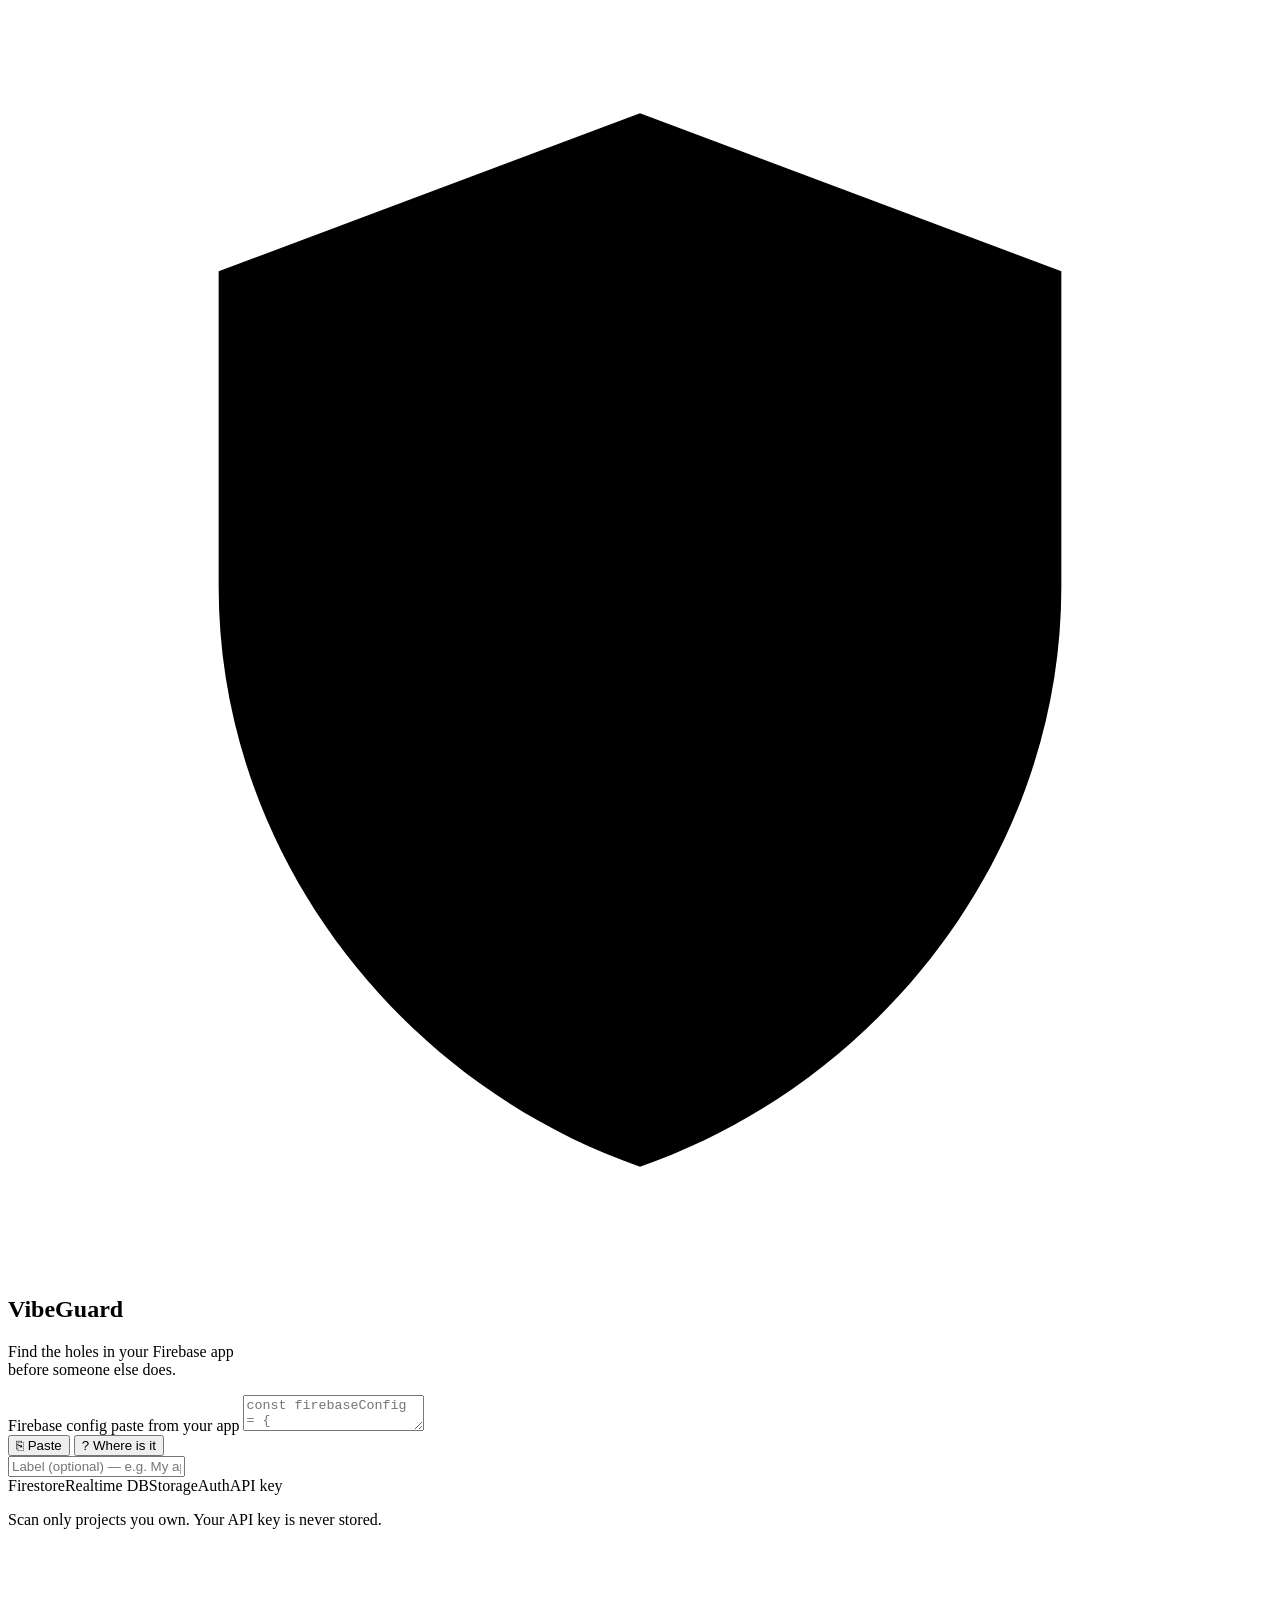
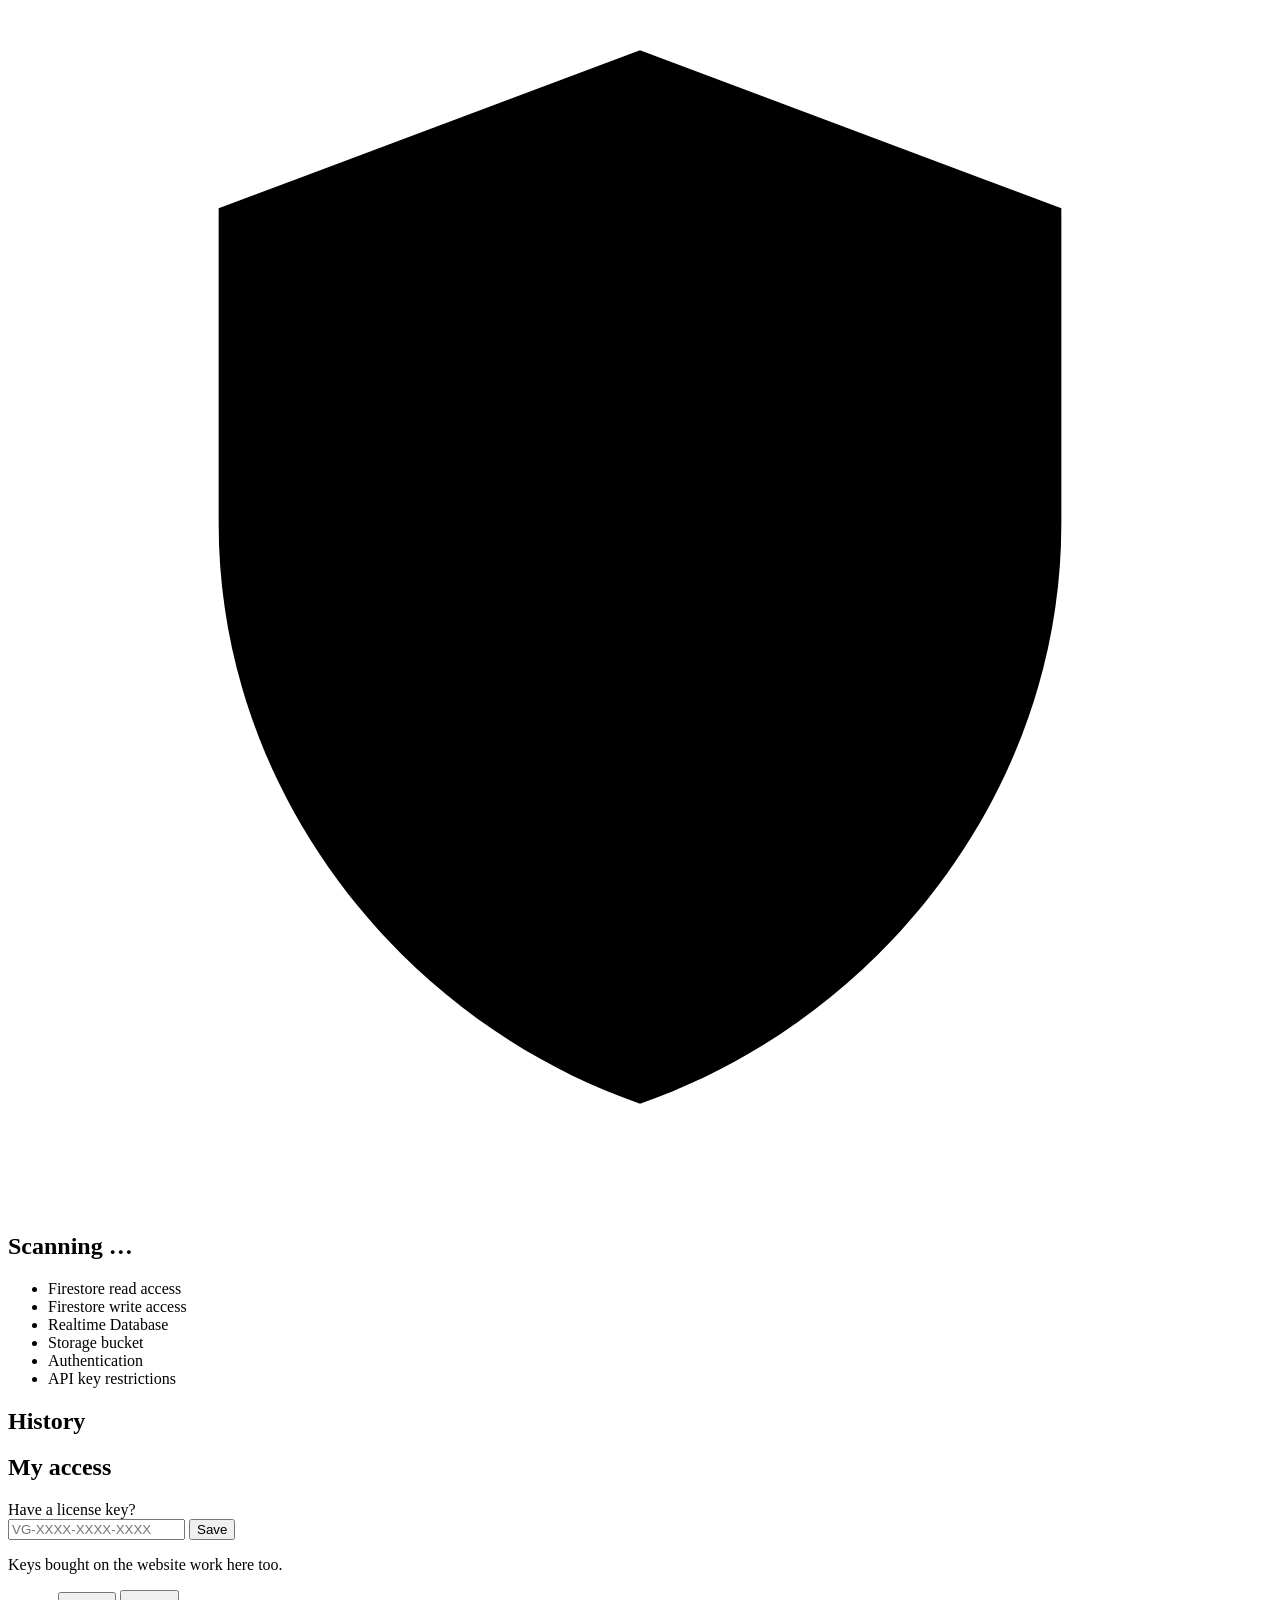
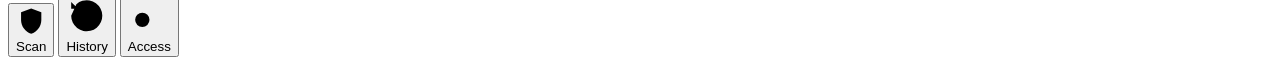
==== app/static/tg/index.html @ 882034d7 "VibeGuard: Firebase security scanner - FastAPI backend: scanner (Firestore, RTDB, Storage, Auth, API" ====
<!DOCTYPE html>
<html lang="en">
<head>
  <meta charset="UTF-8" />
  <meta name="viewport" content="width=device-width, initial-scale=1.0, maximum-scale=1.0, user-scalable=no, viewport-fit=cover" />
  <title>VibeGuard</title>
  <meta name="theme-color" content="#06090f" />
  <script src="https://telegram.org/js/telegram-web-app.js"></script>
  <link rel="preconnect" href="https://fonts.googleapis.com" />
  <link rel="preconnect" href="https://fonts.gstatic.com" crossorigin />
  <link href="https://fonts.googleapis.com/css2?family=Bricolage+Grotesque:opsz,wght@12..96,700;12..96,800&family=Inter:wght@400;500;600;700&family=JetBrains+Mono:wght@400;500&display=swap" rel="stylesheet" />
  <link rel="stylesheet" href="/tg/tg.css" />
</head>
<body>
  <div class="bg" aria-hidden="true"><div class="bg-orb a"></div><div class="bg-orb b"></div></div>

  <!-- ============ SCAN ============ -->
  <section class="screen active" id="scr-scan">
    <header class="hero">
      <div class="logo-wrap">
        <div class="logo-ring"></div>
        <svg class="logo" viewBox="0 0 24 24"><path class="lf" d="M12 2 4 5v6c0 5 3.4 9.4 8 11 4.6-1.6 8-6 8-11V5l-8-3Z"/><path class="lc" d="m8.5 12 2.4 2.4L16 9.3"/></svg>
      </div>
      <h1>Vibe<span>Guard</span></h1>
      <p>Find the holes in your Firebase app<br/>before someone else does.</p>
    </header>

    <div class="card in">
      <label class="lbl" for="cfg">Firebase config <span>paste from your app</span></label>
      <textarea id="cfg" spellcheck="false" autocomplete="off" placeholder='const firebaseConfig = {
  apiKey: "AIza…",
  projectId: "my-app",
  storageBucket: "my-app.appspot.com"
};'></textarea>
      <div class="parse" id="parse"></div>
      <div class="row">
        <button class="chip-btn" id="pasteBtn" type="button">⎘ Paste</button>
        <button class="chip-btn" id="howBtn" type="button">? Where is it</button>
      </div>
      <div class="how" id="how" hidden>
        Firebase console → ⚙ Project settings → General → <b>Your apps</b> → SDK setup → <b>Config</b>. Or search your code for <code>firebaseConfig</code>.
      </div>
      <input id="label" class="inp" type="text" placeholder="Label (optional) — e.g. My app · prod" maxlength="80" />
    </div>

    <div class="checks-mini in">
      <span>Firestore</span><span>Realtime DB</span><span>Storage</span><span>Auth</span><span>API key</span>
    </div>

    <p class="fine">Scan only projects you own. Your API key is never stored.</p>
  </section>

  <!-- ============ SCANNING ============ -->
  <section class="screen" id="scr-scanning">
    <div class="radar">
      <div class="rr r1"></div><div class="rr r2"></div><div class="rr r3"></div>
      <div class="sweep"></div>
      <i class="bl b1"></i><i class="bl b2"></i><i class="bl b3"></i>
      <svg viewBox="0 0 24 24"><path d="M12 2 4 5v6c0 5 3.4 9.4 8 11 4.6-1.6 8-6 8-11V5l-8-3Z"/></svg>
    </div>
    <h2 class="scan-title">Scanning <span id="scanProject">…</span></h2>
    <ul class="steps" id="steps">
      <li data-k="0">Firestore read access</li>
      <li data-k="1">Firestore write access</li>
      <li data-k="2">Realtime Database</li>
      <li data-k="3">Storage bucket</li>
      <li data-k="4">Authentication</li>
      <li data-k="5">API key restrictions</li>
    </ul>
  </section>

  <!-- ============ RESULT ============ -->
  <section class="screen" id="scr-result">
    <div id="result"></div>
  </section>

  <!-- ============ HISTORY ============ -->
  <section class="screen" id="scr-history">
    <h2 class="scr-h">History</h2>
    <ul class="hist" id="hist"></ul>
  </section>

  <!-- ============ KEY ============ -->
  <section class="screen" id="scr-key">
    <h2 class="scr-h">My access</h2>
    <div id="keyBox"></div>
    <div class="card">
      <label class="lbl" for="keyInp">Have a license key?</label>
      <div class="row">
        <input id="keyInp" class="inp mono" type="text" placeholder="VG-XXXX-XXXX-XXXX" autocomplete="off" />
        <button class="chip-btn solid" id="keySave">Save</button>
      </div>
      <p class="fine left">Keys bought on the website work here too.</p>
    </div>
  </section>

  <!-- ============ TABS ============ -->
  <nav class="tabs" id="tabs">
    <button class="tab active" data-tab="scan"><svg viewBox="0 0 24 24"><path d="M12 2 4 5v6c0 5 3.4 9.4 8 11 4.6-1.6 8-6 8-11V5l-8-3Z"/></svg><span>Scan</span></button>
    <button class="tab" data-tab="history"><svg viewBox="0 0 24 24"><path d="M12 7v5l3 2M3 12a9 9 0 1 0 3-6.7M3 4v4h4"/></svg><span>History</span></button>
    <button class="tab" data-tab="key"><svg viewBox="0 0 24 24"><circle cx="8" cy="15" r="4"/><path d="m11 12 9-9M17 6l3 3"/></svg><span>Access</span></button>
  </nav>

  <button class="page-btn" id="pageBtn" hidden></button>
  <div class="toast" id="toast"></div>

  <script src="/tg/tg.js"></script>
</body>
</html>
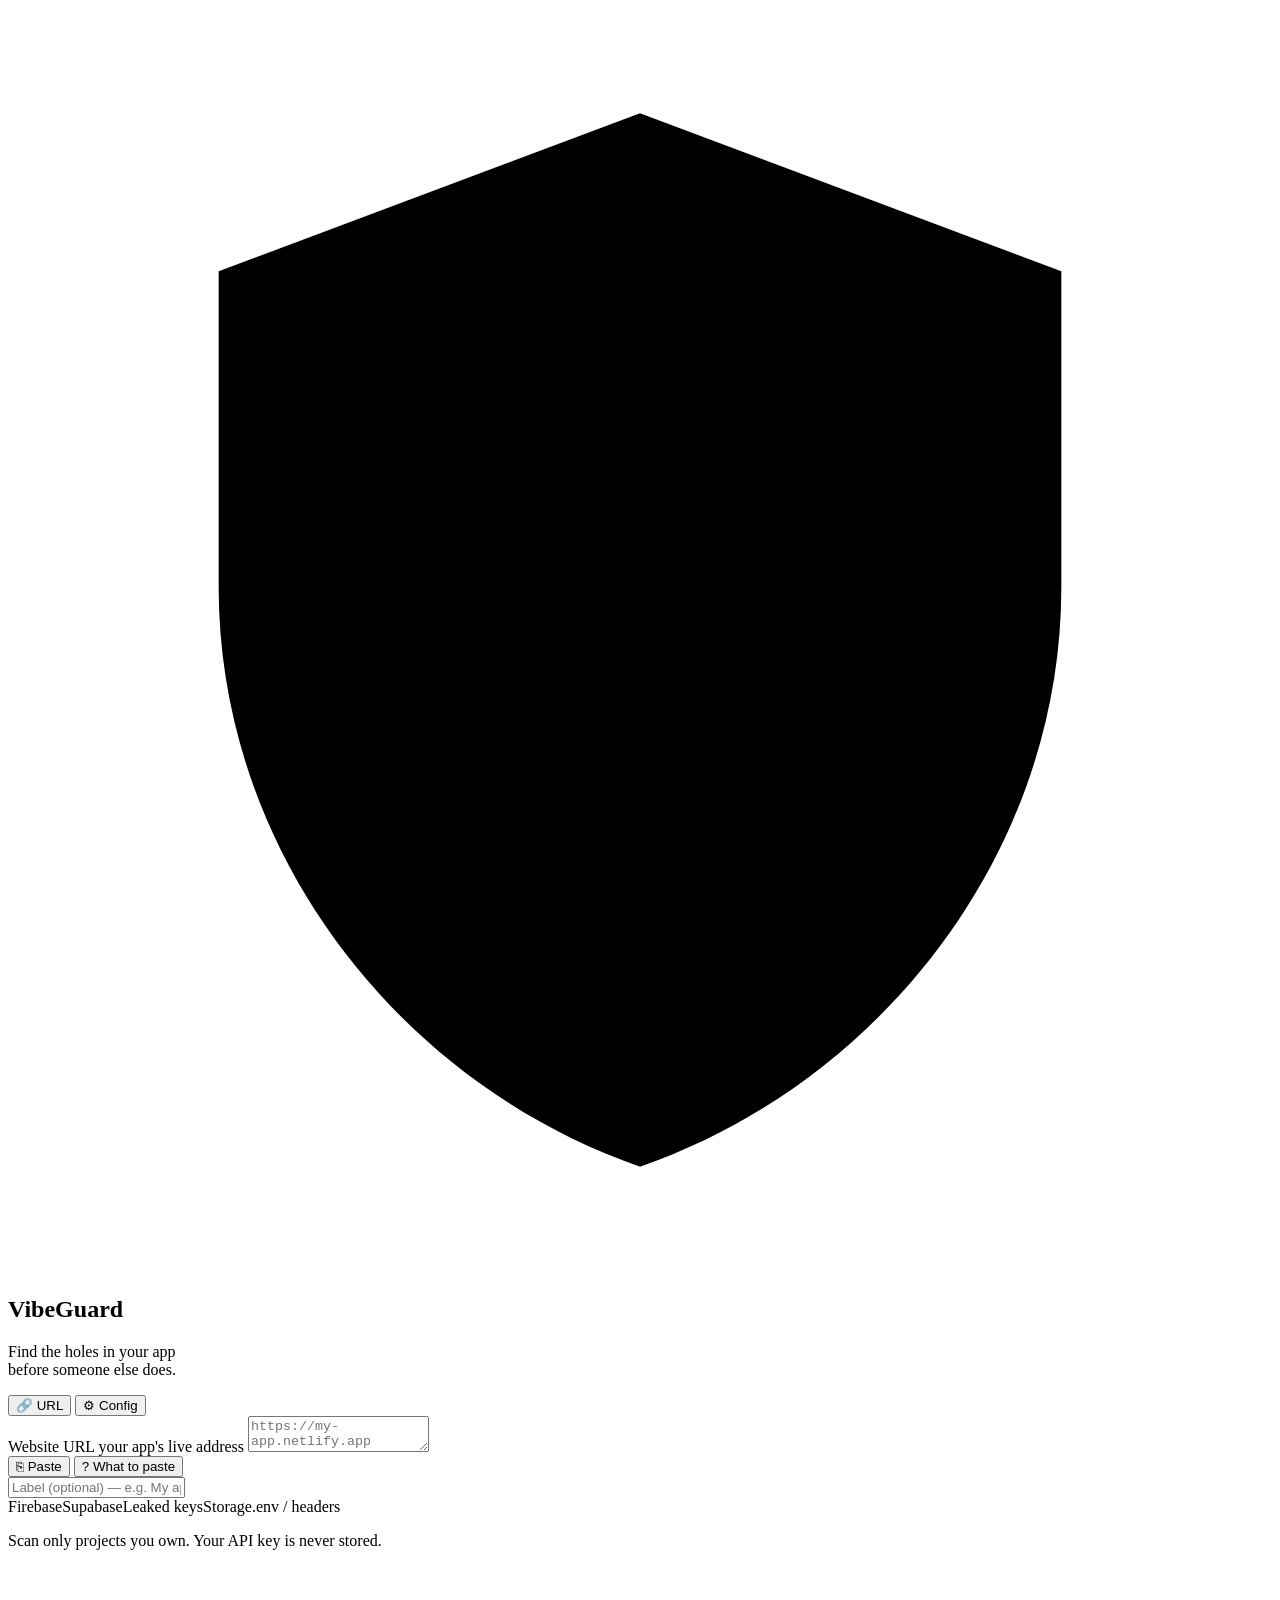
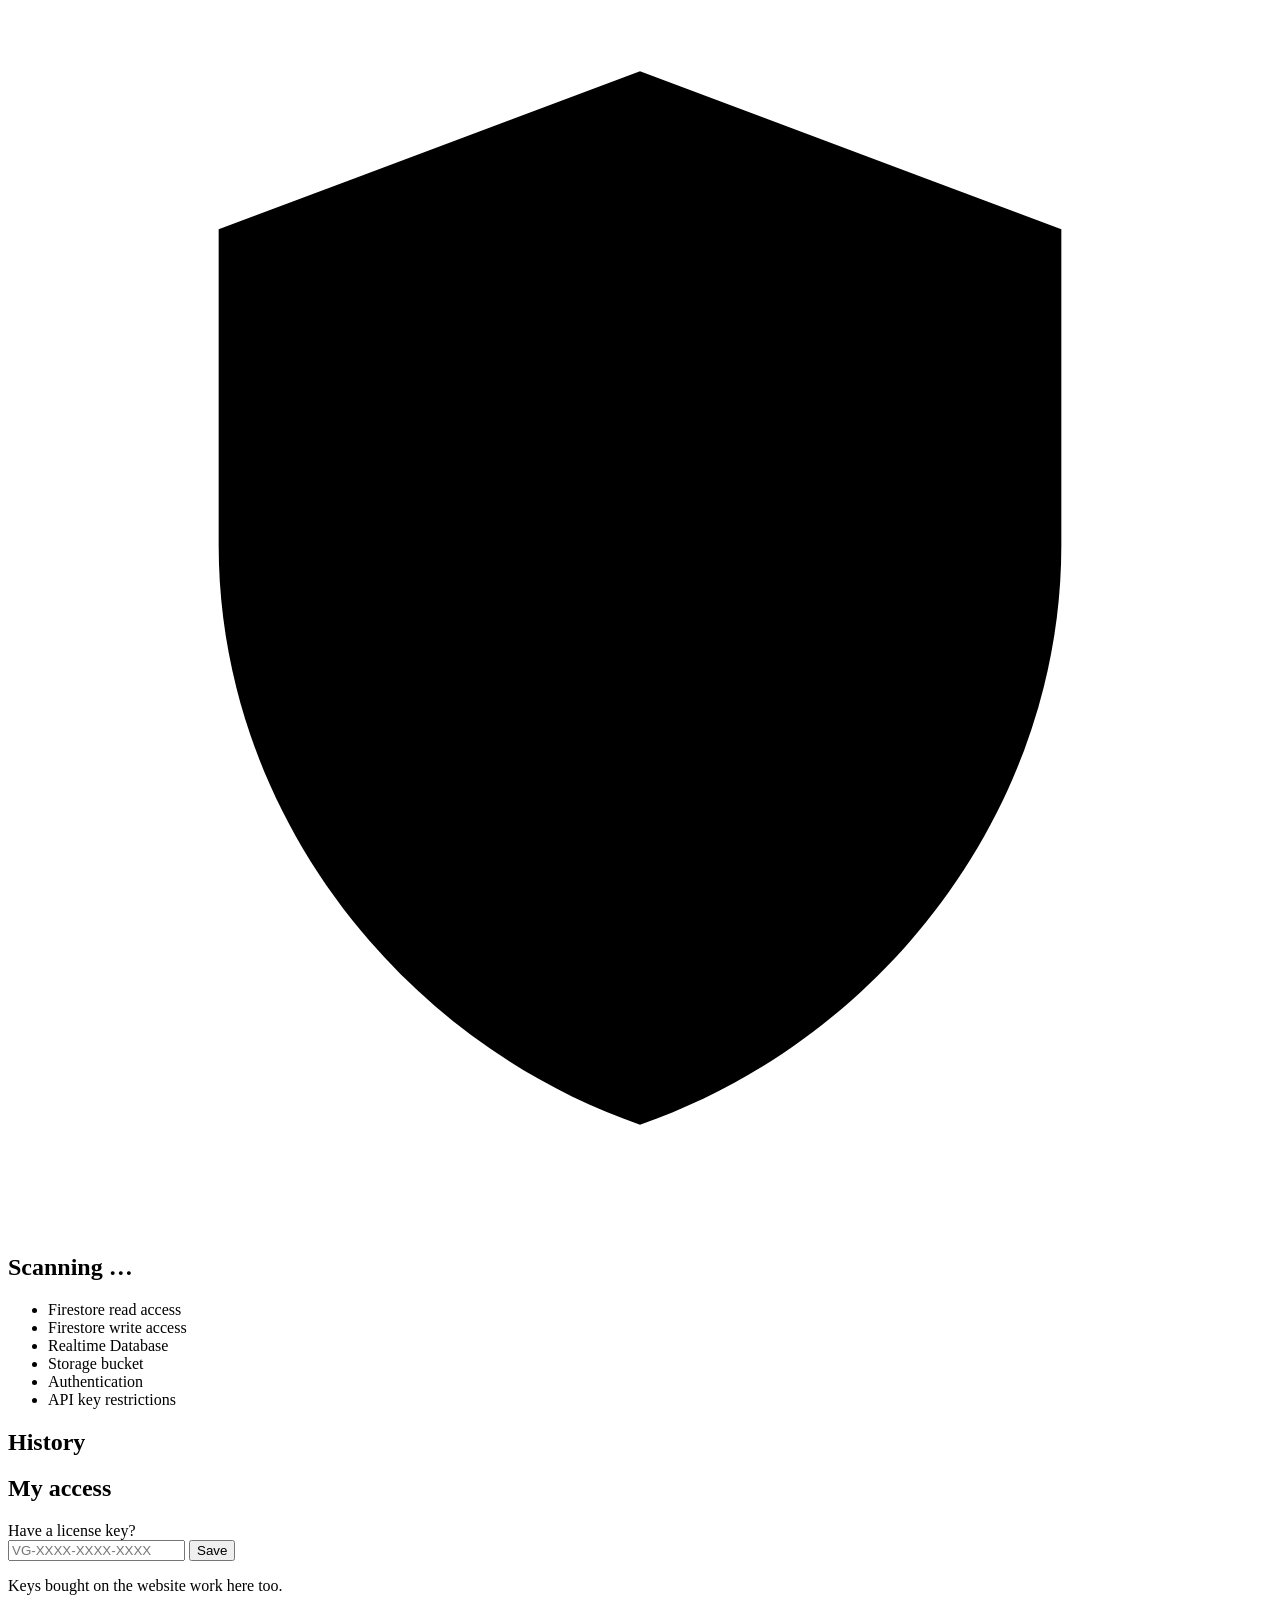
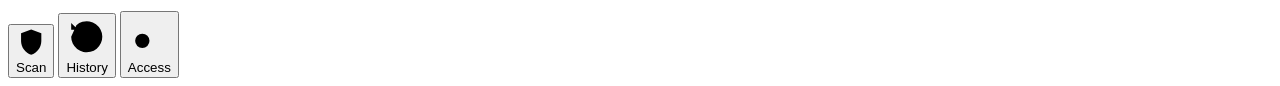
==== commit b1b501c5: "feat: scan by URL, Supabase checks, leaked-secret & website sweep - URL mode: fetch a live site, dis" ====
--- a/app/static/tg/index.html
+++ b/app/static/tg/index.html
@@ -10,6 +10,7 @@
   <link rel="preconnect" href="https://fonts.gstatic.com" crossorigin />
   <link href="https://fonts.googleapis.com/css2?family=Bricolage+Grotesque:opsz,wght@12..96,700;12..96,800&family=Inter:wght@400;500;600;700&family=JetBrains+Mono:wght@400;500&display=swap" rel="stylesheet" />
   <link rel="stylesheet" href="/tg/tg.css" />
+  <link rel="stylesheet" href="/pay.css" />
 </head>
 <body>
   <div class="bg" aria-hidden="true"><div class="bg-orb a"></div><div class="bg-orb b"></div></div>
@@ -22,29 +23,29 @@
         <svg class="logo" viewBox="0 0 24 24"><path class="lf" d="M12 2 4 5v6c0 5 3.4 9.4 8 11 4.6-1.6 8-6 8-11V5l-8-3Z"/><path class="lc" d="m8.5 12 2.4 2.4L16 9.3"/></svg>
       </div>
       <h1>Vibe<span>Guard</span></h1>
-      <p>Find the holes in your Firebase app<br/>before someone else does.</p>
+      <p>Find the holes in your app<br/>before someone else does.</p>
     </header>
 
     <div class="card in">
-      <label class="lbl" for="cfg">Firebase config <span>paste from your app</span></label>
-      <textarea id="cfg" spellcheck="false" autocomplete="off" placeholder='const firebaseConfig = {
-  apiKey: "AIza…",
-  projectId: "my-app",
-  storageBucket: "my-app.appspot.com"
-};'></textarea>
+      <div class="mode-tabs" id="modeTabs">
+        <button class="mode-tab active" data-mode="url" type="button">🔗 URL</button>
+        <button class="mode-tab" data-mode="config" type="button">⚙ Config</button>
+      </div>
+      <label class="lbl" for="cfg" id="cfgLbl">Website URL <span id="cfgHint">your app's live address</span></label>
+      <textarea id="cfg" spellcheck="false" autocomplete="off" placeholder="https://my-app.netlify.app"></textarea>
       <div class="parse" id="parse"></div>
       <div class="row">
         <button class="chip-btn" id="pasteBtn" type="button">⎘ Paste</button>
-        <button class="chip-btn" id="howBtn" type="button">? Where is it</button>
+        <button class="chip-btn" id="howBtn" type="button">? What to paste</button>
       </div>
       <div class="how" id="how" hidden>
-        Firebase console → ⚙ Project settings → General → <b>Your apps</b> → SDK setup → <b>Config</b>. Or search your code for <code>firebaseConfig</code>.
+        <b>URL:</b> just your app's web address. <b>Config:</b> Firebase console → ⚙ Project settings → Your apps → Config, or your Supabase <code>createClient(url, anonKey)</code> line.
       </div>
       <input id="label" class="inp" type="text" placeholder="Label (optional) — e.g. My app · prod" maxlength="80" />
     </div>
 
     <div class="checks-mini in">
-      <span>Firestore</span><span>Realtime DB</span><span>Storage</span><span>Auth</span><span>API key</span>
+      <span>Firebase</span><span>Supabase</span><span>Leaked keys</span><span>Storage</span><span>.env / headers</span>
     </div>
 
     <p class="fine">Scan only projects you own. Your API key is never stored.</p>
@@ -104,6 +105,7 @@
   <button class="page-btn" id="pageBtn" hidden></button>
   <div class="toast" id="toast"></div>
 
+  <script src="/pay.js"></script>
   <script src="/tg/tg.js"></script>
 </body>
 </html>
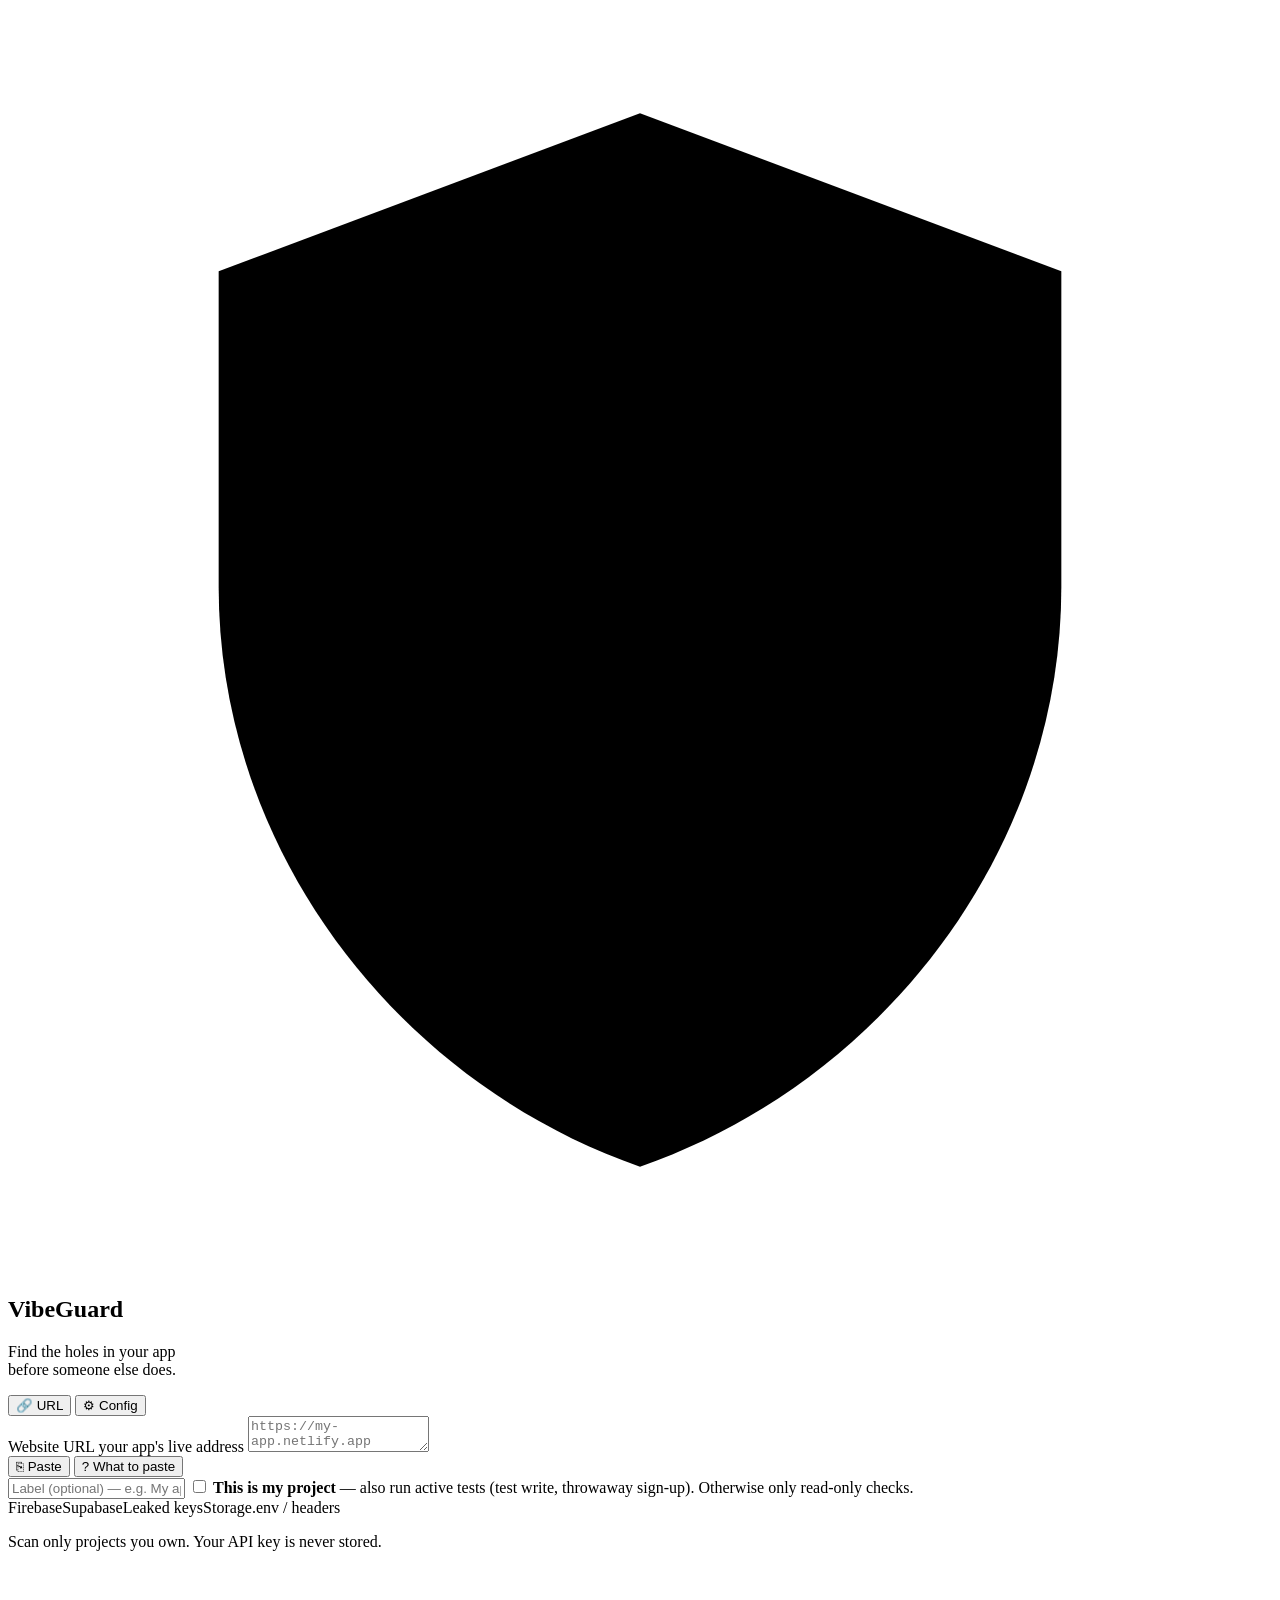
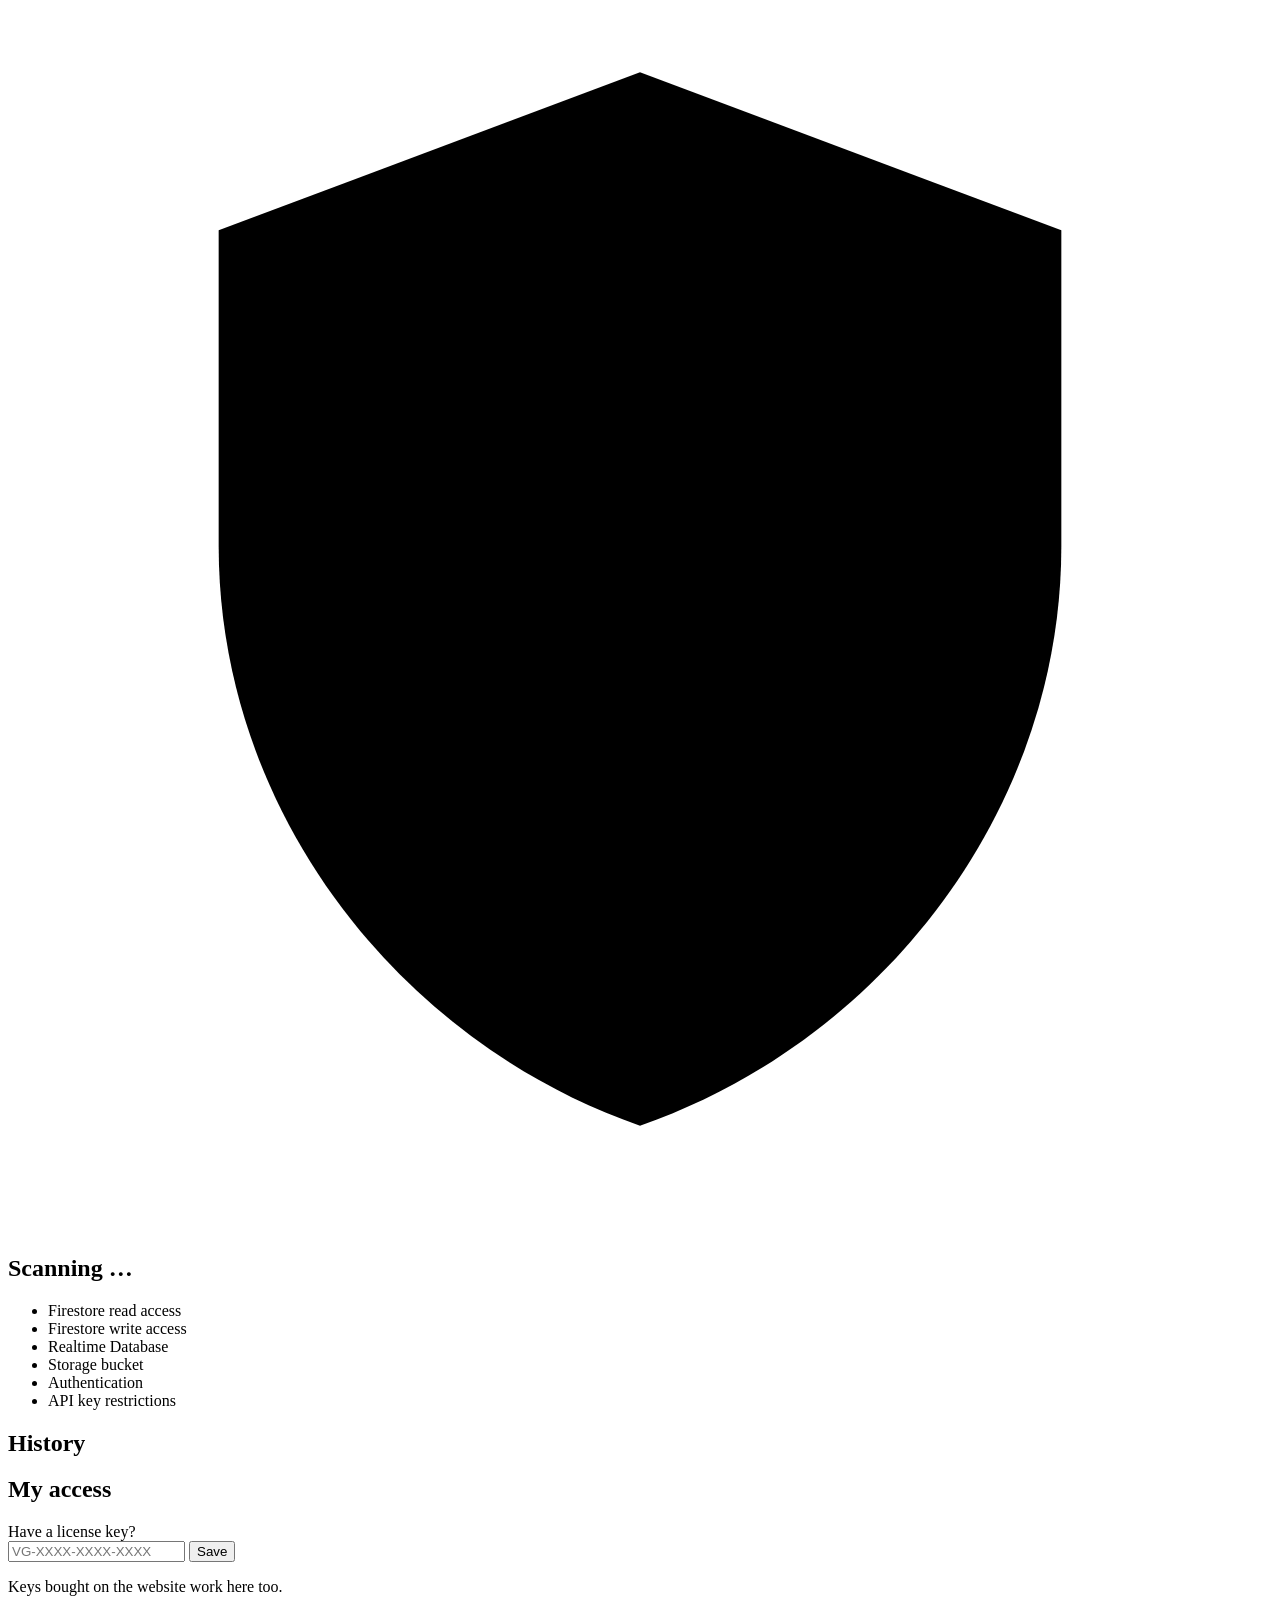
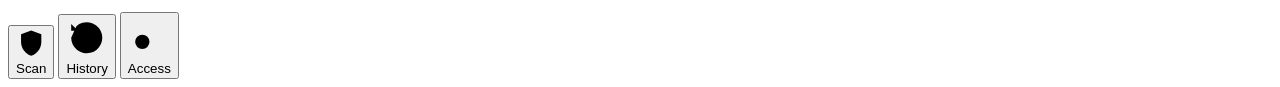
==== commit a5010da2: "feat: passive-by-default scans, rate limiting, keepalive - Active probes (test writes, throwaway sig" ====
--- a/app/static/tg/index.html
+++ b/app/static/tg/index.html
@@ -42,6 +42,10 @@
         <b>URL:</b> just your app's web address. <b>Config:</b> Firebase console → ⚙ Project settings → Your apps → Config, or your Supabase <code>createClient(url, anonKey)</code> line.
       </div>
       <input id="label" class="inp" type="text" placeholder="Label (optional) — e.g. My app · prod" maxlength="80" />
+      <label class="own-check" for="ownCheck">
+        <input type="checkbox" id="ownCheck" />
+        <span><b>This is my project</b> — also run active tests (test write, throwaway sign-up). Otherwise only read-only checks.</span>
+      </label>
     </div>
 
     <div class="checks-mini in">
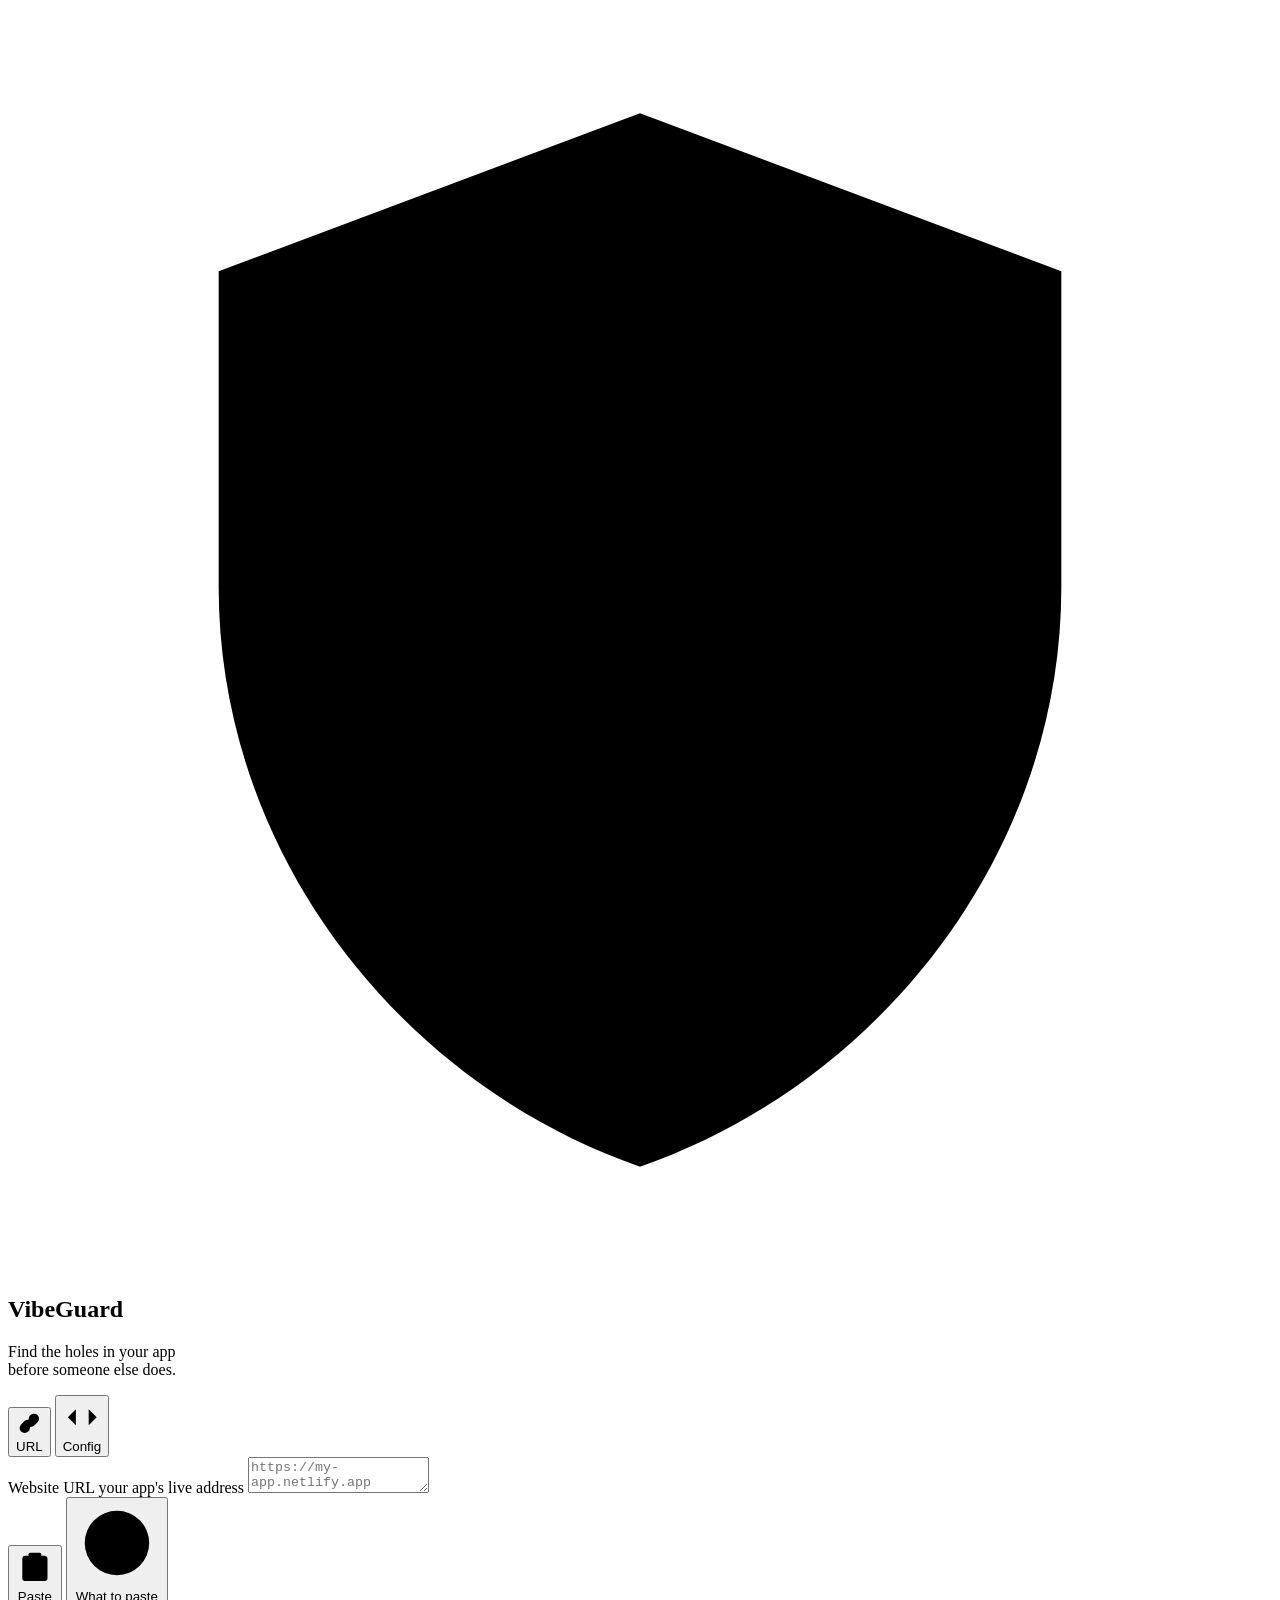
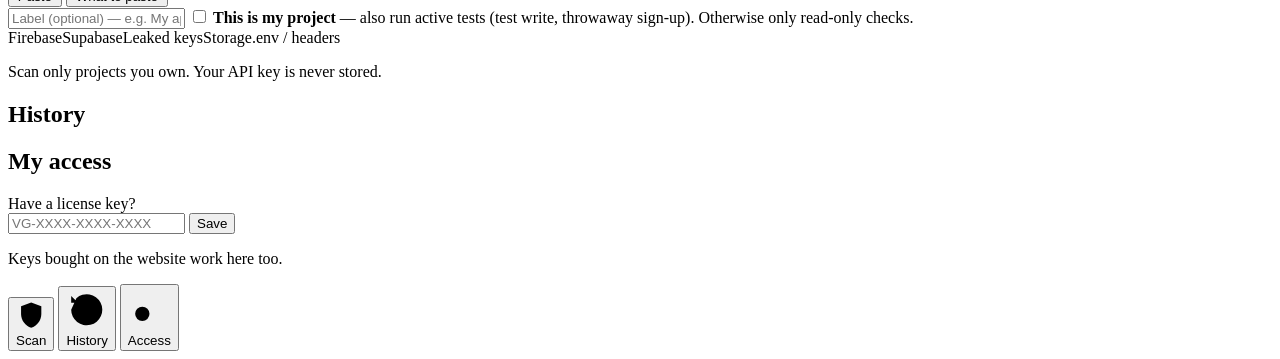
==== commit d9d46f7d: "feat(ui): motion layer for the scanner and Mini App - Shared motion kit (motion.js / motion.css): co" ====
--- a/app/static/tg/index.html
+++ b/app/static/tg/index.html
@@ -11,6 +11,7 @@
   <link href="https://fonts.googleapis.com/css2?family=Bricolage+Grotesque:opsz,wght@12..96,700;12..96,800&family=Inter:wght@400;500;600;700&family=JetBrains+Mono:wght@400;500&display=swap" rel="stylesheet" />
   <link rel="stylesheet" href="/tg/tg.css" />
   <link rel="stylesheet" href="/pay.css" />
+  <link rel="stylesheet" href="/motion.css" />
 </head>
 <body>
   <div class="bg" aria-hidden="true"><div class="bg-orb a"></div><div class="bg-orb b"></div></div>
@@ -28,15 +29,15 @@
 
     <div class="card in">
       <div class="mode-tabs" id="modeTabs">
-        <button class="mode-tab active" data-mode="url" type="button">🔗 URL</button>
-        <button class="mode-tab" data-mode="config" type="button">⚙ Config</button>
+        <button class="mode-tab active rp" data-mode="url" type="button"><svg viewBox="0 0 24 24" aria-hidden="true"><path d="M10 14a4.5 4.5 0 0 0 6.4 0l3-3a4.5 4.5 0 0 0-6.4-6.4l-1 1"/><path d="M14 10a4.5 4.5 0 0 0-6.4 0l-3 3a4.5 4.5 0 0 0 6.4 6.4l1-1"/></svg><span>URL</span></button>
+        <button class="mode-tab rp" data-mode="config" type="button"><svg viewBox="0 0 24 24" aria-hidden="true"><path d="m8 7-5 5 5 5M16 7l5 5-5 5M13.5 4l-3 16"/></svg><span>Config</span></button>
       </div>
       <label class="lbl" for="cfg" id="cfgLbl">Website URL <span id="cfgHint">your app's live address</span></label>
       <textarea id="cfg" spellcheck="false" autocomplete="off" placeholder="https://my-app.netlify.app"></textarea>
       <div class="parse" id="parse"></div>
       <div class="row">
-        <button class="chip-btn" id="pasteBtn" type="button">⎘ Paste</button>
-        <button class="chip-btn" id="howBtn" type="button">? What to paste</button>
+        <button class="chip-btn rp" id="pasteBtn" type="button"><svg class="ico" viewBox="0 0 24 24" aria-hidden="true"><rect x="8" y="3" width="8" height="4" rx="1"/><path d="M16 5h2a2 2 0 0 1 2 2v12a2 2 0 0 1-2 2H6a2 2 0 0 1-2-2V7a2 2 0 0 1 2-2h2"/></svg> Paste</button>
+        <button class="chip-btn rp" id="howBtn" type="button"><svg class="ico" viewBox="0 0 24 24" aria-hidden="true"><circle cx="12" cy="12" r="9"/><path d="M9.6 9.2a2.5 2.5 0 0 1 4.8.9c0 1.7-2.4 2.2-2.4 3.6M12 17v.01"/></svg> What to paste</button>
       </div>
       <div class="how" id="how" hidden>
         <b>URL:</b> just your app's web address. <b>Config:</b> Firebase console → ⚙ Project settings → Your apps → Config, or your Supabase <code>createClient(url, anonKey)</code> line.
@@ -57,21 +58,7 @@
 
   <!-- ============ SCANNING ============ -->
   <section class="screen" id="scr-scanning">
-    <div class="radar">
-      <div class="rr r1"></div><div class="rr r2"></div><div class="rr r3"></div>
-      <div class="sweep"></div>
-      <i class="bl b1"></i><i class="bl b2"></i><i class="bl b3"></i>
-      <svg viewBox="0 0 24 24"><path d="M12 2 4 5v6c0 5 3.4 9.4 8 11 4.6-1.6 8-6 8-11V5l-8-3Z"/></svg>
-    </div>
-    <h2 class="scan-title">Scanning <span id="scanProject">…</span></h2>
-    <ul class="steps" id="steps">
-      <li data-k="0">Firestore read access</li>
-      <li data-k="1">Firestore write access</li>
-      <li data-k="2">Realtime Database</li>
-      <li data-k="3">Storage bucket</li>
-      <li data-k="4">Authentication</li>
-      <li data-k="5">API key restrictions</li>
-    </ul>
+    <div id="scanMount"></div>
   </section>
 
   <!-- ============ RESULT ============ -->
@@ -93,7 +80,7 @@
       <label class="lbl" for="keyInp">Have a license key?</label>
       <div class="row">
         <input id="keyInp" class="inp mono" type="text" placeholder="VG-XXXX-XXXX-XXXX" autocomplete="off" />
-        <button class="chip-btn solid" id="keySave">Save</button>
+        <button class="chip-btn solid rp" id="keySave">Save</button>
       </div>
       <p class="fine left">Keys bought on the website work here too.</p>
     </div>
@@ -106,9 +93,10 @@
     <button class="tab" data-tab="key"><svg viewBox="0 0 24 24"><circle cx="8" cy="15" r="4"/><path d="m11 12 9-9M17 6l3 3"/></svg><span>Access</span></button>
   </nav>
 
-  <button class="page-btn" id="pageBtn" hidden></button>
+  <button class="page-btn rp shine" id="pageBtn" hidden></button>
   <div class="toast" id="toast"></div>
 
+  <script src="/motion.js"></script>
   <script src="/pay.js"></script>
   <script src="/tg/tg.js"></script>
 </body>
